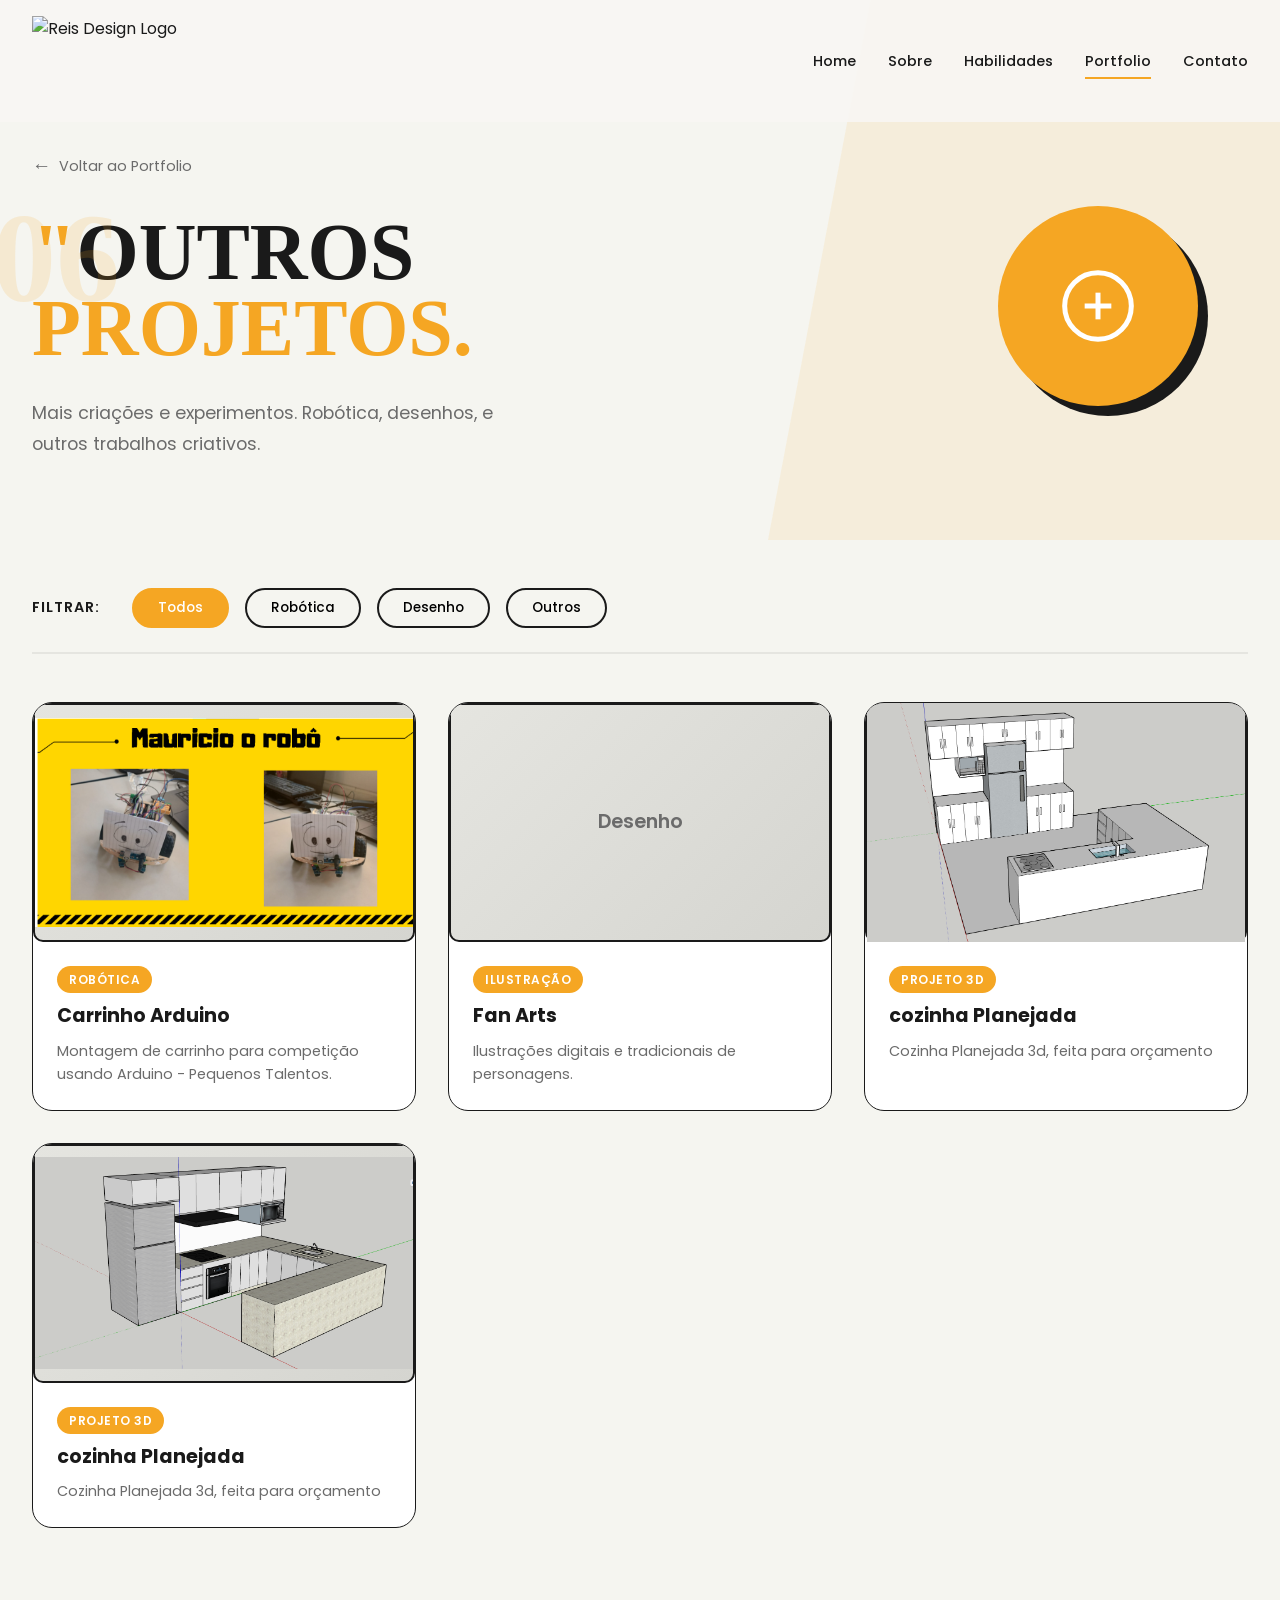
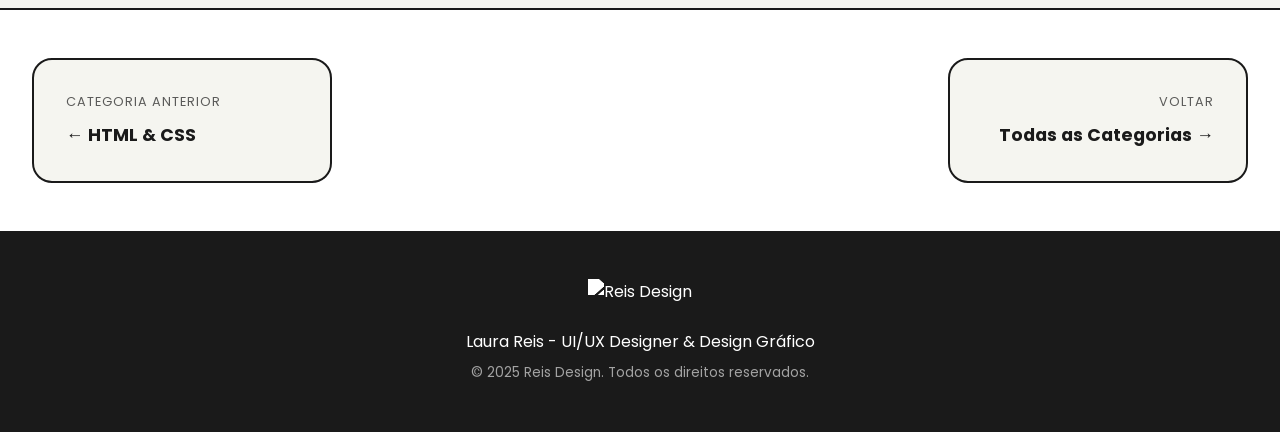
==== portifolio-outros.html @ 5413e0a1 ".." ====
<!DOCTYPE html>
<html lang="pt-BR">
<head>
    <meta charset="UTF-8">
    <meta name="viewport" content="width=device-width, initial-scale=1.0">
    <title>Outros Projetos - Laura Reis Portfolio</title>
    <meta name="description" content="Outros projetos criativos de Laura Reis">
    <link rel="stylesheet" href="css/portifolio.css">
    <link rel="stylesheet" href="css/portifolio-page.css">
    <link rel="preconnect" href="https://fonts.googleapis.com">
    <link rel="preconnect" href="https://fonts.gstatic.com" crossorigin>
    <link href="https://fonts.googleapis.com/css2?family=Poppins:wght@300;400;500;600;700;800;900&family=Permanent+Marker&display=swap" rel="stylesheet">
</head>
<body>
    <!-- Navigation -->
    <nav class="navbar">
        <div class="nav-container">
            <a href="index.html" class="nav-logo">
                <img src="images/reis-design-logo.png" alt="Reis Design Logo" class="logo-img">
            </a>
            <ul class="nav-menu">
                <li><a href="index.html" class="nav-link">Home</a></li>
                <li><a href="index.html#about" class="nav-link">Sobre</a></li>
                <li><a href="index.html#skills" class="nav-link">Habilidades</a></li>
                <li><a href="index.html#portfolio" class="nav-link active">Portfolio</a></li>
                <li><a href="index.html#contact" class="nav-link">Contato</a></li>
            </ul>
            <div class="hamburger">
                <span class="bar"></span>
                <span class="bar"></span>
                <span class="bar"></span>
            </div>
        </div>
    </nav>

    <!-- Page Header -->
    <header class="page-header others">
        <div class="header-content">
            <a href="index.html#portfolio" class="back-link">
                <span class="arrow">&larr;</span> Voltar ao Portfolio
            </a>
            <div class="header-title-wrapper">
                <span class="category-number">06</span>
                <h1 class="page-title">
                    <span class="quote-mark">"</span>OUTROS
                    <br>
                    <span class="title-highlight">PROJETOS.</span>
                </h1>
            </div>
            <p class="page-description">
                Mais criações e experimentos. 
                Robótica, desenhos, e outros trabalhos criativos.
            </p>
        </div>
        <div class="header-visual">
            <div class="visual-icon">
                <svg viewBox="0 0 24 24" fill="none" stroke="currentColor" stroke-width="2">
                    <circle cx="12" cy="12" r="10"></circle>
                    <line x1="12" y1="8" x2="12" y2="16"></line>
                    <line x1="8" y1="12" x2="16" y2="12"></line>
                </svg>
            </div>
        </div>
    </header>

    <!-- Projects Grid -->
    <section class="projects-section">
        <div class="projects-container">
            <div class="filter-bar">
                <span class="filter-label">Filtrar:</span>
                <button class="filter-btn active" data-filter="all">Todos</button>
                <button class="filter-btn" data-filter="robotica">Robótica</button>
                <button class="filter-btn" data-filter="desenho">Desenho</button>
                <button class="filter-btn" data-filter="outros">Outros</button>
            </div>

            <div class="projects-grid">
                <!-- Project Card 1 -->
                <article class="project-card" data-category="robotica">
                    <div class="project-image">
                        <div class="image-placeholder">
                            <img src="img/mauricioa.png" alt="">
                        </div>
                        <div class="project-overlay">
                            <a href="https://github.com/L4ur4r3eiz/meuprimeirosite_Mauricio" class="project-link">Ver Projeto</a>
                        </div>
                    </div>
                    <div class="project-info">
                        <span class="project-tag">Robótica</span>
                        <h3 class="project-title">Carrinho Arduino</h3>
                        <p class="project-desc">Montagem de carrinho para competição usando Arduino - Pequenos Talentos.</p>
                    </div>
                </article>

                <!-- Project Card 2 -->
                <article class="project-card" data-category="desenho">
                    <div class="project-image">
                        <div class="image-placeholder">
                            <span>Desenho</span>
                        </div>
                        <div class="project-overlay">
                            <a href="#" class="project-link">Ver Projeto</a>
                        </div>
                    </div>
                    <div class="project-info">
                        <span class="project-tag">Ilustração</span>
                        <h3 class="project-title">Fan Arts</h3>
                        <p class="project-desc">Ilustrações digitais e tradicionais de personagens.</p>
                    </div>
                </article>

                <!-- Project Card 3 -->
                <article class="project-card" data-category="outros">
                    <div class="project-image">
                        <div class="image-placeholder">
                            <img src="img/projeto3d1.png" alt="">
                        </div>
                        <div class="project-overlay">
                            <a href="https://app.sketchup.com/share/tc/northAmerica/B9RU4eKbz2Q?source=web&stoken=KXd8_6sdAHzMPi56_6nkqSncTKgSdWdl7YODzV1Yh82M86Ukjac9oWIha91ld3aQ" class="project-link">Ver Projeto</a>
                        </div>
                    </div>
                    <div class="project-info">
                        <span class="project-tag">Projeto 3d</span>
                        <h3 class="project-title">cozinha Planejada</h3>
                        <p class="project-desc">Cozinha Planejada 3d, feita para orçamento</p>
                    </div>
                </article>

                 <article class="project-card" data-category="outros">
                    <div class="project-image">
                        <div class="image-placeholder">
                            <img src="img/planejada02.png" alt="">
                        </div>
                        <div class="project-overlay">
                            <a href="https://app.sketchup.com/share/tc/northAmerica/TPPu_o700w4?source=web&stoken=JxJvCIT6PZLLdFQ8frAYVMwbdRoMm0Mu8Ieu96gbuUQe85AMrfBJ8o4ordzTDQEU" class="project-link">Ver Projeto</a>
                        </div>
                    </div>
                    <div class="project-info">
                        <span class="project-tag">Projeto 3d</span>
                        <h3 class="project-title">cozinha Planejada</h3>
                        <p class="project-desc">Cozinha Planejada 3d, feita para orçamento</p>
                    </div>
                </article>

                <!-- Add More Project Placeholder -->
               
            </div>
        </div>
    </section>

    <!-- Navigation Between Categories -->
    <section class="category-nav">
        <div class="nav-container">
            <a href="portifolio-web.html" class="nav-card prev">
                <span class="nav-label">Categoria Anterior</span>
                <span class="nav-title">&larr; HTML & CSS</span>
            </a>
            <a href="index.html#portfolio" class="nav-card next">
                <span class="nav-label">Voltar</span>
                <span class="nav-title">Todas as Categorias &rarr;</span>
            </a>
        </div>
    </section>

    <!-- Footer -->
    <footer class="footer">
        <div class="footer-content">
            <img src="images/reis-design-logo.png" alt="Reis Design" class="footer-logo">
            <p class="footer-text">Laura Reis - UI/UX Designer & Design Gráfico</p>
            <p class="footer-copyright">© 2025 Reis Design. Todos os direitos reservados.</p>
        </div>
    </footer>

    <script src="js/main.js"></script>
    <script src="js/portfolio-filter.js"></script>
</body>
</html>
---- css/portifolio.css ----
/* ===== CSS Variables ===== */
:root {
    --color-primary: #F5A623;
    --color-secondary: #1A1A1A;
    --color-accent: #2D2D2D;
    --color-background: #F5F5F0;
    --color-white: #FFFFFF;
    --color-gray: #6B6B6B;
    --color-light-gray: #E5E5E0;
    
    --font-primary: 'Poppins', sans-serif;
    --font-display: 'Permanent Marker', cursive;
    
    --spacing-xs: 0.5rem;
    --spacing-sm: 1rem;
    --spacing-md: 1.5rem;
    --spacing-lg: 2rem;
    --spacing-xl: 3rem;
    --spacing-2xl: 5rem;
    
    --transition: all 0.3s ease;
    --border-radius: 20px;
}

/* ===== Reset & Base ===== */
* {
    margin: 0;
    padding: 0;
    box-sizing: border-box;
}

html {
    scroll-behavior: smooth;
}

body {
    font-family: var(--font-primary);
    background-color: var(--color-background);
    color: var(--color-secondary);
    line-height: 1.6;
    overflow-x: hidden;
}

a {
    text-decoration: none;
    color: inherit;
}

ul {
    list-style: none;
}

img {
    max-width: 100%;
    height: auto;
}

/* ===== Navigation ===== */
.navbar {
    position: fixed;
    top: 0;
    left: 0;
    right: 0;
    z-index: 1000;
    padding: 1rem 2rem;
    transition: var(--transition);
   background-color: rgba(248, 246, 243, 0.95);
}

.nav-container {
    max-width: 1400px;
    margin: 0 auto;
    display: flex;
    align-items: center;
    justify-content: space-between;
}

.nav-logo {
    display: flex;
    align-items: center;
}

.logo-img {
    height: 90px;
    width: auto;
}

.nav-menu {
    display: flex;
    gap: 2rem;
}

.nav-link {
    font-family: var(--font-heading);
    font-weight: 500;
    font-size: 0.9rem;
    position: relative;
    padding: 0.5rem 0;}

.nav-link::after {
    content: '';
    position: absolute;
    bottom: 0;
    left: 0;
    width: 0;
    height: 2px;
    background-color: var(--color-primary);
    transition: width 0.3s ease;
}

.nav-link:hover::after,
.nav-link.active::after {
    width: 100%;
}

.hamburger {
    display: none;
    flex-direction: column;
    gap: 5px;
    cursor: pointer;
}

.bar {
    width: 25px;
    height: 3px;
    background-color: var(--color-secondary);
    transition: var(--transition);
}

/* ===== Hero Section ===== */
.hero {
    min-height: 100vh;
    padding: 120px var(--spacing-lg) var(--spacing-xl);
    display: flex;
    flex-direction: column;
    justify-content: center;
    position: relative;
    overflow: hidden;
}

.hero::before {
    content: '01';
    position: absolute;
    right: -50px;
    top: 50%;
    transform: translateY(-50%) rotate(90deg);
    font-size: 15rem;
    font-weight: 900;
    color: rgba(245, 166, 35, 0.1);
    pointer-events: none;
}

.hero-container {
    max-width: 1400px;
    margin: 0 auto;
    width: 100%;
    display: grid;
    grid-template-columns: 1fr 1fr;
    gap: var(--spacing-xl);
    align-items: center;
}

.hero-badge {
    display: inline-block;
    background-color: var(--color-primary);
    color: var(--color-white);
    padding: var(--spacing-xs) var(--spacing-md);
    border-radius: 50px;
    font-size: 0.85rem;
    font-weight: 600;
    margin-bottom: var(--spacing-md);
}

.hero-title {
    font-family: var(--font-display);
    font-size: clamp(4rem, 10vw, 8rem);
    line-height: 0.9;
    margin-bottom: var(--spacing-lg);
}

.title-accent {
    color: var(--color-primary);
    font-size: 0.6em;
}

.title-highlight {
    color: var(--color-primary);
}

.title-sub {
    display: inline-block;
    position: relative;
}

.hero-info {
    display: flex;
    align-items: center;
    gap: var(--spacing-md);
    margin-bottom: var(--spacing-lg);
    padding: var(--spacing-md);
    background-color: var(--color-white);
    border-radius: var(--border-radius);
    border: 2px solid var(--color-secondary);
    box-shadow: 5px 5px 0 var(--color-primary);
}

.hero-logo {
    width: 80px;
    height: auto;
}

.hero-details {
    border-left: 2px solid var(--color-light-gray);
    padding-left: var(--spacing-md);
}

.hero-name {
    font-weight: 700;
    font-size: 1.2rem;
}

.hero-role {
    color: var(--color-gray);
    font-size: 0.9rem;
}

.hero-location {
    font-size: 0.85rem;
    color: var(--color-primary);
}

.hero-cta {
    display: flex;
    gap: var(--spacing-md);
    flex-wrap: wrap;
}

.btn {
    display: inline-block;
    padding: var(--spacing-sm) var(--spacing-lg);
    border-radius: 50px;
    font-weight: 600;
    font-size: 0.9rem;
    text-transform: uppercase;
    letter-spacing: 1px;
    transition: var(--transition);
    border: 2px solid var(--color-secondary);
    cursor: pointer;
}

.btn-primary {
    background-color: var(--color-primary);
    color: var(--color-white);
    border-color: var(--color-primary);
}

.btn-primary:hover {
    background-color: var(--color-secondary);
    border-color: var(--color-secondary);
}

.btn-secondary {
    background-color: transparent;
    color: var(--color-secondary);
}

.btn-secondary:hover {
    background-color: var(--color-secondary);
    color: var(--color-white);
}

.hero-visual {
    position: relative;
}

.visual-frame {
    background-color: var(--color-white);
    border: 2px solid var(--color-secondary);
    border-radius: var(--border-radius);
    padding: var(--spacing-xl);
    position: relative;
    box-shadow: 10px 10px 0 var(--color-primary);
}

.frame-accent {
    position: absolute;
    top: -10px;
    right: -10px;
    width: 100px;
    height: 100px;
    background-color: var(--color-primary);
    border-radius: 50%;
    z-index: -1;
}

.visual-text {
    display: flex;
    align-items: center;
    gap: var(--spacing-sm);
    margin-bottom: var(--spacing-md);
    font-weight: 700;
}

.year {
    font-size: 1.5rem;
}

.divider {
    color: var(--color-primary);
}

.category {
    background-color: var(--color-secondary);
    color: var(--color-white);
    padding: var(--spacing-xs) var(--spacing-sm);
    border-radius: 5px;
    font-size: 0.8rem;
}

.visual-description {
    font-size: 1.1rem;
    line-height: 1.8;
    color: var(--color-gray);
}

.decorative-elements {
    position: absolute;
    top: -30px;
    right: 50px;
}

.deco-star {
    font-size: 3rem;
    color: var(--color-primary);
    animation: rotate 10s linear infinite;
}

@keyframes rotate {
    from { transform: rotate(0deg); }
    to { transform: rotate(360deg); }
}

.hero-stats {
    max-width: 1400px;
    margin: var(--spacing-xl) auto 0;
    width: 100%;
    display: flex;
    justify-content: center;
    gap: var(--spacing-2xl);
    padding-top: var(--spacing-xl);
    border-top: 2px solid var(--color-light-gray);
}

.stat-item {
    text-align: center;
}

.stat-number {
    display: block;
    font-size: 3rem;
    font-weight: 900;
    color: var(--color-primary);
    font-family: var(--font-display);
}

.stat-label {
    font-size: 0.9rem;
    color: var(--color-gray);
    text-transform: uppercase;
    letter-spacing: 1px;
}

/* ===== Section Styles ===== */
.section-header {
    display: flex;
    align-items: center;
    gap: var(--spacing-md);
    margin-bottom: var(--spacing-xl);
}

.section-header.light .section-title {
    color: var(--color-white);
}

.section-number {
    font-size: 0.8rem;
    font-weight: 700;
    background-color: var(--color-primary);
    color: var(--color-white);
    width: 40px;
    height: 40px;
    border-radius: 50%;
    display: flex;
    align-items: center;
    justify-content: center;
}

.section-title {
    font-family: var(--font-display);
    font-size: clamp(2rem, 5vw, 3rem);
}

.title-accent-box {
    background-color: var(--color-primary);
    color: var(--color-white);
    padding: 0 var(--spacing-sm);
    border-radius: 5px;
}

.section-line {
    flex: 1;
    height: 2px;
    background-color: var(--color-secondary);
}

.section-subtitle {
    color: var(--color-gray);
    font-size: 1.1rem;
    max-width: 600px;
    margin-bottom: var(--spacing-xl);
}

.quote-mark {
    color: var(--color-primary);
    font-family: var(--font-display);
}

/* ===== About Section ===== */
.about {
    padding: var(--spacing-2xl) var(--spacing-lg);
    max-width: 1400px;
    margin: 0 auto;
}

.about-container {
    display: grid;
    grid-template-columns: 350px 1fr;
    gap: var(--spacing-xl);
    margin-bottom: var(--spacing-xl);
}

.about-image {
    position: relative;
}

.image-frame {
    background-color: var(--color-primary);
    border-radius: var(--border-radius);
    padding: var(--spacing-md);
    position: relative;
}

.frame-corner {
    position: absolute;
    width: 20px;
    height: 20px;
    border: 3px solid var(--color-secondary);
}

.frame-corner.top-left {
    top: -10px;
    left: -10px;
    border-right: none;
    border-bottom: none;
}

.frame-corner.top-right {
    top: -10px;
    right: -10px;
    border-left: none;
    border-bottom: none;
}

.frame-corner.bottom-left {
    bottom: -10px;
    left: -10px;
    border-right: none;
    border-top: none;
}

.frame-corner.bottom-right {
    bottom: -10px;
    right: -10px;
    border-left: none;
    border-top: none;
}

.image-placeholder {
    aspect-ratio: 3/4;
    background-color: var(--color-white);
    border-radius: calc(var(--border-radius) - 10px);
    display: flex;
    align-items: center;
    justify-content: center;
    border: 2px solid var(--color-secondary);
}

.placeholder-icon {
    font-size: 4rem;
    font-weight: 900;
    color: var(--color-secondary);
}

.about-content {
    padding-top: var(--spacing-md);
}

.about-greeting {
    font-family: var(--font-display);
    font-size: 3rem;
    margin-bottom: var(--spacing-md);
}

.about-intro {
    font-size: 1.1rem;
    margin-bottom: var(--spacing-md);
    line-height: 1.8;
}

.about-text {
    color: var(--color-gray);
    margin-bottom: var(--spacing-md);
    line-height: 1.8;
}

.about-details {
    display: grid;
    grid-template-columns: 1fr 1fr;
    gap: var(--spacing-lg);
    margin-top: var(--spacing-xl);
    padding-top: var(--spacing-lg);
    border-top: 2px solid var(--color-light-gray);
}

.detail-group h4 {
    font-size: 0.9rem;
    text-transform: uppercase;
    letter-spacing: 1px;
    margin-bottom: var(--spacing-xs);
    color: var(--color-primary);
}

.detail-group p {
    font-weight: 600;
}

.detail-sub {
    font-size: 0.85rem;
    color: var(--color-gray);
}

.skill-icons {
    display: flex;
    flex-wrap: wrap;
    gap: var(--spacing-xs);
    margin-top: var(--spacing-xs);
}

.skill-badge {
    background-color: var(--color-secondary);
    color: var(--color-white);
    padding: var(--spacing-xs) var(--spacing-sm);
    border-radius: 5px;
    font-size: 0.75rem;
    font-weight: 600;
}

.contact-card {
    background-color: var(--color-primary);
    color: var(--color-secondary);
    padding: var(--spacing-lg);
    border-radius: var(--border-radius);
    max-width: 400px;
}

.contact-card h4 {
    font-size: 1.2rem;
    margin-bottom: var(--spacing-md);
}

.contact-info p {
    display: flex;
    align-items: center;
    gap: var(--spacing-sm);
    margin-bottom: var(--spacing-xs);
    font-size: 0.9rem;
}

.contact-icon {
    font-weight: 700;
    font-family: monospace;
}

/* ===== Skills Section ===== */
.skills {
    padding: var(--spacing-2xl) var(--spacing-lg);
    max-width: 1400px;
    margin: 0 auto;
}

.skills-container {
    display: grid;
    grid-template-columns: 1fr 1fr;
    gap: var(--spacing-xl);
}

.skills-category-title {
    font-size: 1.2rem;
    text-transform: uppercase;
    letter-spacing: 2px;
    margin-bottom: var(--spacing-lg);
    padding-bottom: var(--spacing-sm);
    border-bottom: 2px solid var(--color-primary);
}

.skill-item {
    margin-bottom: var(--spacing-lg);
}

.skill-header {
    display: flex;
    justify-content: space-between;
    align-items: center;
    margin-bottom: var(--spacing-xs);
}

.skill-name {
    font-weight: 600;
}

.skill-percent {
    font-weight: 700;
    color: var(--color-primary);
}

.skill-bar {
    height: 8px;
    background-color: var(--color-light-gray);
    border-radius: 50px;
    overflow: hidden;
    margin-bottom: var(--spacing-xs);
}

.skill-progress {
    height: 100%;
    background-color: var(--color-primary);
    border-radius: 50px;
    transition: width 1s ease;
}

.skill-desc {
    font-size: 0.85rem;
    color: var(--color-gray);
}

/* ===== Portfolio Section ===== */
.portfolio {
    padding: var(--spacing-2xl) var(--spacing-lg);
    background-color: var(--color-secondary);
    color: var(--color-white);
}

.portfolio .section-header {
    max-width: 1400px;
    margin: 0 auto var(--spacing-xl);
}

.portfolio .section-line {
    background-color: var(--color-white);
}

.portfolio .section-subtitle {
    max-width: 1400px;
    margin: 0 auto var(--spacing-xl);
    color: rgba(255, 255, 255, 0.7);
}

.portfolio-grid {
    max-width: 1400px;
    margin: 0 auto;
    display: grid;
    grid-template-columns: repeat(3, 1fr);
    gap: var(--spacing-lg);
}

.portfolio-card {
    background-color: var(--color-primary);
    color: var(--color-secondary);
    padding: var(--spacing-xl);
    border-radius: var(--border-radius);
    text-align: center;
    transition: var(--transition);
    border: 2px solid transparent;
}

.portfolio-card:hover {
    transform: translateY(-10px);
    border-color: var(--color-white);
    box-shadow: 0 20px 40px rgba(0, 0, 0, 0.3);
}

.card-icon {
    width: 80px;
    height: 80px;
    margin: 0 auto var(--spacing-md);
    background-color: var(--color-white);
    border-radius: 50%;
    display: flex;
    align-items: center;
    justify-content: center;
}

.card-icon svg {
    width: 40px;
    height: 40px;
    stroke: var(--color-secondary);
}

.card-title {
    font-size: 1.3rem;
    margin-bottom: var(--spacing-xs);
}

.card-title .highlight {
    color: var(--color-white);
}

.card-desc {
    font-size: 0.9rem;
    opacity: 0.8;
}

/* ===== Experience Section ===== */
.experience {
    padding: var(--spacing-2xl) var(--spacing-lg);
    max-width: 1400px;
    margin: 0 auto;
}

.timeline {
    position: relative;
    padding-left: var(--spacing-xl);
}

.timeline::before {
    content: '';
    position: absolute;
    left: 10px;
    top: 0;
    bottom: 0;
    width: 2px;
    background-color: var(--color-primary);
}

.timeline-item {
    position: relative;
    margin-bottom: var(--spacing-xl);
}

.timeline-marker {
    position: absolute;
    left: calc(-1 * var(--spacing-xl) + 2px);
    top: 5px;
    width: 20px;
    height: 20px;
    background-color: var(--color-primary);
    border-radius: 50%;
    border: 3px solid var(--color-background);
}

.timeline-content {
    background-color: var(--color-white);
    padding: var(--spacing-lg);
    border-radius: var(--border-radius);
    border: 2px solid var(--color-secondary);
    box-shadow: 5px 5px 0 var(--color-light-gray);
}

.timeline-date {
    display: inline-block;
    background-color: var(--color-primary);
    color: var(--color-white);
    padding: var(--spacing-xs) var(--spacing-sm);
    border-radius: 5px;
    font-size: 0.8rem;
    font-weight: 600;
    margin-bottom: var(--spacing-sm);
}

.timeline-title {
    font-size: 1.3rem;
    margin-bottom: var(--spacing-xs);
}

.timeline-company {
    color: var(--color-gray);
    font-size: 0.9rem;
    margin-bottom: var(--spacing-md);
}

.timeline-list {
    padding-left: var(--spacing-md);
}

.timeline-list li {
    position: relative;
    margin-bottom: var(--spacing-xs);
    padding-left: var(--spacing-sm);
    font-size: 0.95rem;
    color: var(--color-gray);
}

.timeline-list li::before {
    content: '>';
    position: absolute;
    left: 0;
    color: var(--color-primary);
    font-weight: 700;
}

/* ===== Contact Section ===== */
.contact {
    padding: var(--spacing-2xl) var(--spacing-lg);
    background-color: var(--color-white);
}

.contact-wrapper {
    max-width: 1400px;
    margin: 0 auto;
    display: grid;
    grid-template-columns: 1fr 1fr;
    gap: var(--spacing-xl);
    align-items: center;
}

.contact-title {
    font-family: var(--font-display);
    font-size: clamp(3rem, 8vw, 6rem);
    line-height: 0.9;
    margin-bottom: var(--spacing-md);
}

.title-large {
    display: block;
    color: var(--color-primary);
}

.contact-subtitle {
    font-size: 1.2rem;
    color: var(--color-gray);
}

.contact-details {
    margin-bottom: var(--spacing-xl);
}

.contact-item {
    margin-bottom: var(--spacing-md);
}

.contact-label {
    display: block;
    font-size: 0.8rem;
    text-transform: uppercase;
    letter-spacing: 2px;
    color: var(--color-gray);
    margin-bottom: var(--spacing-xs);
}

.contact-value {
    font-size: 1.1rem;
    font-weight: 600;
    color: var(--color-secondary);
    transition: var(--transition);
}

.contact-value:hover {
    color: var(--color-primary);
}

.contact-form {
    background-color: var(--color-background);
    padding: var(--spacing-xl);
    border-radius: var(--border-radius);
    border: 2px solid var(--color-secondary);
}

.form-group {
    margin-bottom: var(--spacing-md);
}

.form-group input,
.form-group textarea {
    width: 100%;
    padding: var(--spacing-sm) var(--spacing-md);
    border: 2px solid var(--color-light-gray);
    border-radius: 10px;
    font-family: var(--font-primary);
    font-size: 1rem;
    background-color: var(--color-white);
    transition: var(--transition);
}

.form-group input:focus,
.form-group textarea:focus {
    outline: none;
    border-color: var(--color-primary);
}

.form-group textarea {
    resize: vertical;
    min-height: 120px;
}

/* ===== Footer ===== */
.footer {
    background-color: var(--color-secondary);
    color: var(--color-white);
    padding: var(--spacing-xl) var(--spacing-lg);
    text-align: center;
}

.footer-logo {
    width: 100px;
    margin-bottom: var(--spacing-md);
    filter: brightness(0) invert(1);
}

.footer-text {
    margin-bottom: var(--spacing-xs);
}

.footer-copyright {
    font-size: 0.85rem;
    color: rgba(255, 255, 255, 0.6);
}

/* ===== Responsive Design ===== */
@media (max-width: 1024px) {
    .hero-container {
        grid-template-columns: 1fr;
        text-align: center;
    }
    
    .hero-info {
        justify-content: center;
    }
    
    .hero-cta {
        justify-content: center;
    }
    
    .hero-visual {
        display: none;
    }
    
    .about-container {
        grid-template-columns: 1fr;
    }
    
    .about-image {
        max-width: 300px;
        margin: 0 auto;
    }
    
    .skills-container {
        grid-template-columns: 1fr;
    }
    
    .portfolio-grid {
        grid-template-columns: repeat(2, 1fr);
    }
    
    .contact-wrapper {
        grid-template-columns: 1fr;
        text-align: center;
    }
}

@media (max-width: 768px) {
    .nav-menu {
        position: fixed;
        top: 70px;
        left: -100%;
        width: 100%;
        height: calc(100vh - 70px);
        background-color: var(--color-background);
        flex-direction: column;
        align-items: center;
        justify-content: center;
        gap: var(--spacing-lg);
        transition: var(--transition);
    }
    
    .nav-menu.active {
        left: 0;
    }
    
    .hamburger {
        display: flex;
    }
    
    .hamburger.active .bar:nth-child(1) {
        transform: rotate(45deg) translate(5px, 5px);
    }
    
    .hamburger.active .bar:nth-child(2) {
        opacity: 0;
    }
    
    .hamburger.active .bar:nth-child(3) {
        transform: rotate(-45deg) translate(7px, -6px);
    }
    
    .hero-stats {
        flex-direction: column;
        gap: var(--spacing-lg);
    }
    
    .about-details {
        grid-template-columns: 1fr;
    }
    
    .portfolio-grid {
        grid-template-columns: 1fr;
    }
}

@media (max-width: 480px) {
    .hero-title {
        font-size: 3rem;
    }
    
    .section-title {
        font-size: 1.8rem;
    }
    
    .contact-title {
        font-size: 2.5rem;
    }
    
    .btn {
        width: 100%;
        text-align: center;
    }
}
---- css/portifolio-page.css ----
/* ===== Portfolio Pages Specific Styles ===== */

/* Page Header */
.page-header {
    min-height: 60vh;
    padding: 120px var(--spacing-lg) var(--spacing-xl);
    display: grid;
    grid-template-columns: 1fr 300px;
    gap: var(--spacing-xl);
    align-items: center;
    max-width: 1400px;
    margin: 0 auto;
    position: relative;
}

.page-header::before {
    content: '';
    position: absolute;
    top: 0;
    right: 0;
    width: 40%;
    height: 100%;
    background-color: var(--color-primary);
    opacity: 0.1;
    z-index: -1;
    clip-path: polygon(20% 0, 100% 0, 100% 100%, 0% 100%);
}

.header-content {
    padding-right: var(--spacing-xl);
}

.back-link {
    display: inline-flex;
    align-items: center;
    gap: var(--spacing-xs);
    font-size: 0.9rem;
    color: var(--color-gray);
    margin-bottom: var(--spacing-lg);
    transition: var(--transition);
}

.back-link:hover {
    color: var(--color-primary);
}

.back-link .arrow {
    font-size: 1.2rem;
}

.header-title-wrapper {
    position: relative;
    margin-bottom: var(--spacing-lg);
}

.category-number {
    position: absolute;
    top: -20px;
    left: -40px;
    font-size: 8rem;
    font-weight: 900;
    color: rgba(245, 166, 35, 0.15);
    line-height: 1;
    font-family: var(--font-display);
    pointer-events: none;
}

.page-title {
    font-family: var(--font-display);
    font-size: clamp(3rem, 8vw, 5rem);
    line-height: 0.95;
}

.page-description {
    font-size: 1.1rem;
    color: var(--color-gray);
    line-height: 1.8;
    max-width: 500px;
}

.header-visual {
    display: flex;
    justify-content: center;
    align-items: center;
}

.visual-icon {
    width: 200px;
    height: 200px;
    background-color: var(--color-primary);
    border-radius: 50%;
    display: flex;
    align-items: center;
    justify-content: center;
    box-shadow: 10px 10px 0 var(--color-secondary);
    animation: float 3s ease-in-out infinite;
}

.visual-icon svg {
    width: 80px;
    height: 80px;
    stroke: var(--color-white);
    stroke-width: 1.5;
}

@keyframes float {
    0%, 100% {
        transform: translateY(0);
    }
    50% {
        transform: translateY(-15px);
    }
}

/* Projects Section */
.projects-section {
    padding: var(--spacing-xl) var(--spacing-lg) var(--spacing-2xl);
    background-color: var(--color-background);
}

.projects-container {
    max-width: 1400px;
    margin: 0 auto;
}

.filter-bar {
    display: flex;
    align-items: center;
    gap: var(--spacing-sm);
    flex-wrap: wrap;
    margin-bottom: var(--spacing-xl);
    padding-bottom: var(--spacing-md);
    border-bottom: 2px solid var(--color-light-gray);
}

.filter-label {
    font-weight: 600;
    font-size: 0.9rem;
    text-transform: uppercase;
    letter-spacing: 1px;
    margin-right: var(--spacing-sm);
}

.filter-btn {
    padding: var(--spacing-xs) var(--spacing-md);
    border: 2px solid var(--color-secondary);
    background-color: transparent;
    border-radius: 50px;
    font-family: var(--font-primary);
    font-size: 0.85rem;
    font-weight: 500;
    cursor: pointer;
    transition: var(--transition);
}

.filter-btn:hover,
.filter-btn.active {
    background-color: var(--color-primary);
    border-color: var(--color-primary);
    color: var(--color-white);
}

/* Projects Grid */
.projects-grid {
    display: grid;
    grid-template-columns: repeat(auto-fill, minmax(320px, 1fr));
    gap: var(--spacing-lg);
}

.project-card {
    background-color: var(--color-white);
    border-radius: var(--border-radius);
    overflow: hidden;
    border: 1px solid var(--color-secondary);
    transition: var(--transition);
}

.project-card:hover {
    transform: translateY(-5px);
    box-shadow: 10px 10px 0 var(--color-primary);
}

.project-image {
    position: relative;
    aspect-ratio: 16/10;
    overflow: hidden;
}

.image-placeholder {
    width: 100%;
    height: 100%;
    background: linear-gradient(135deg, var(--color-light-gray) 0%, #d5d5d0 100%);
    display: flex;
    flex-direction: column;
    align-items: center;
    justify-content: center;
    gap: var(--spacing-sm);
    font-weight: 600;
    color: var(--color-gray);
    font-size: 1.2rem;
}

.image-placeholder.video,
.image-placeholder.code {
    background: linear-gradient(135deg, var(--color-secondary) 0%, var(--color-accent) 100%);
    color: var(--color-white);
}

.play-icon,
.code-icon {
    font-size: 2.5rem;
    color: var(--color-primary);
}

.project-overlay {
    position: absolute;
    top: 0;
    left: 0;
    width: 100%;
    height: 100%;
    background-color: rgba(26, 26, 26, 0.9);
    display: flex;
    align-items: center;
    justify-content: center;
    opacity: 0;
    transition: var(--transition);
}

.project-card:hover .project-overlay {
    opacity: 1;
}

.project-link {
    padding: var(--spacing-sm) var(--spacing-lg);
    background-color: var(--color-primary);
    color: var(--color-white);
    border-radius: 50px;
    font-weight: 600;
    font-size: 0.9rem;
    text-transform: uppercase;
    letter-spacing: 1px;
    transform: translateY(20px);
    transition: var(--transition);
}

.project-card:hover .project-link {
    transform: translateY(0);
}

.project-link:hover {
    background-color: var(--color-white);
    color: var(--color-secondary);
}

.project-info {
    padding: var(--spacing-md);
}

.project-tag {
    display: inline-block;
    background-color: var(--color-primary);
    color: var(--color-white);
    padding: 4px 12px;
    border-radius: 50px;
    font-size: 0.75rem;
    font-weight: 600;
    text-transform: uppercase;
    letter-spacing: 0.5px;
    margin-bottom: var(--spacing-xs);
}

.project-title {
    font-size: 1.2rem;
    margin-bottom: var(--spacing-xs);
}

.project-desc {
    font-size: 0.9rem;
    color: var(--color-gray);
    line-height: 1.6;
}

/* Add Project Card */
.project-card.add-project {
    background-color: transparent;
    border: 3px dashed var(--color-light-gray);
    display: flex;
    align-items: center;
    justify-content: center;
    min-height: 300px;
    cursor: pointer;
}

.project-card.add-project:hover {
    border-color: var(--color-primary);
    transform: none;
    box-shadow: none;
}

.add-project-content {
    text-align: center;
    color: var(--color-gray);
}

.add-icon {
    display: block;
    font-size: 3rem;
    margin-bottom: var(--spacing-sm);
    color: var(--color-primary);
}

.add-project-content p {
    font-size: 0.9rem;
    font-weight: 500;
}

/* Category Navigation */
.category-nav {
    padding: var(--spacing-xl) var(--spacing-lg);
    background-color: var(--color-white);
    border-top: 2px solid var(--color-secondary);
}

.category-nav .nav-container {
    max-width: 1400px;
    margin: 0 auto;
    display: flex;
    justify-content: space-between;
    gap: var(--spacing-lg);
}

.nav-card {
    flex: 1;
    max-width: 300px;
    padding: var(--spacing-lg);
    background-color: var(--color-background);
    border-radius: var(--border-radius);
    border: 2px solid var(--color-secondary);
    transition: var(--transition);
}

.nav-card:hover {
    background-color: var(--color-primary);
    color: var(--color-white);
    transform: translateY(-5px);
}

.nav-card.prev {
    text-align: left;
}

.nav-card.next {
    text-align: right;
    margin-left: auto;
}

.nav-label {
    display: block;
    font-size: 0.8rem;
    text-transform: uppercase;
    letter-spacing: 1px;
    margin-bottom: var(--spacing-xs);
    opacity: 0.7;
}

.nav-title {
    font-size: 1.1rem;
    font-weight: 700;
}

/* Responsive Styles */
@media (max-width: 1024px) {
    .page-header {
        grid-template-columns: 1fr;
        text-align: center;
        min-height: auto;
        padding-top: 100px;
    }
    
    .header-content {
        padding-right: 0;
    }
    
    .page-description {
        margin: 0 auto;
    }
    
    .category-number {
        position: static;
        font-size: 5rem;
        margin-bottom: var(--spacing-sm);
    }
    
    .header-visual {
        display: none;
    }
}

@media (max-width: 768px) {
    .filter-bar {
        justify-content: center;
    }
    
    .filter-label {
        width: 100%;
        text-align: center;
        margin-bottom: var(--spacing-sm);
    }
    
    .projects-grid {
        grid-template-columns: 1fr;
    }
    
    .category-nav .nav-container {
        flex-direction: column;
    }
    
    .nav-card {
        max-width: 100%;
        text-align: center !important;
    }
}

@media (max-width: 480px) {
    .page-title {
        font-size: 2.5rem;
    }
    
    .category-number {
        font-size: 4rem;
    }
}

/* Animation Classes */
.project-card {
    opacity: 0;
    transform: translateY(30px);
    animation: fadeInUp 0.6s ease forwards;
}

.project-card:nth-child(1) { animation-delay: 0.1s; }
.project-card:nth-child(2) { animation-delay: 0.2s; }
.project-card:nth-child(3) { animation-delay: 0.3s; }
.project-card:nth-child(4) { animation-delay: 0.4s; }
.project-card:nth-child(5) { animation-delay: 0.5s; }
.project-card:nth-child(6) { animation-delay: 0.6s; }

@keyframes fadeInUp {
    to {
        opacity: 1;
        transform: translateY(0);
    }
}

/* Filter Animation */
.project-card.hidden {
    display: none;
}

.project-card.show {
    display: block;
    animation: fadeIn 0.4s ease;
}

@keyframes fadeIn {
    from {
        opacity: 0;
        transform: scale(0.95);
    }
    to {
        opacity: 1;
        transform: scale(1);
    }
}
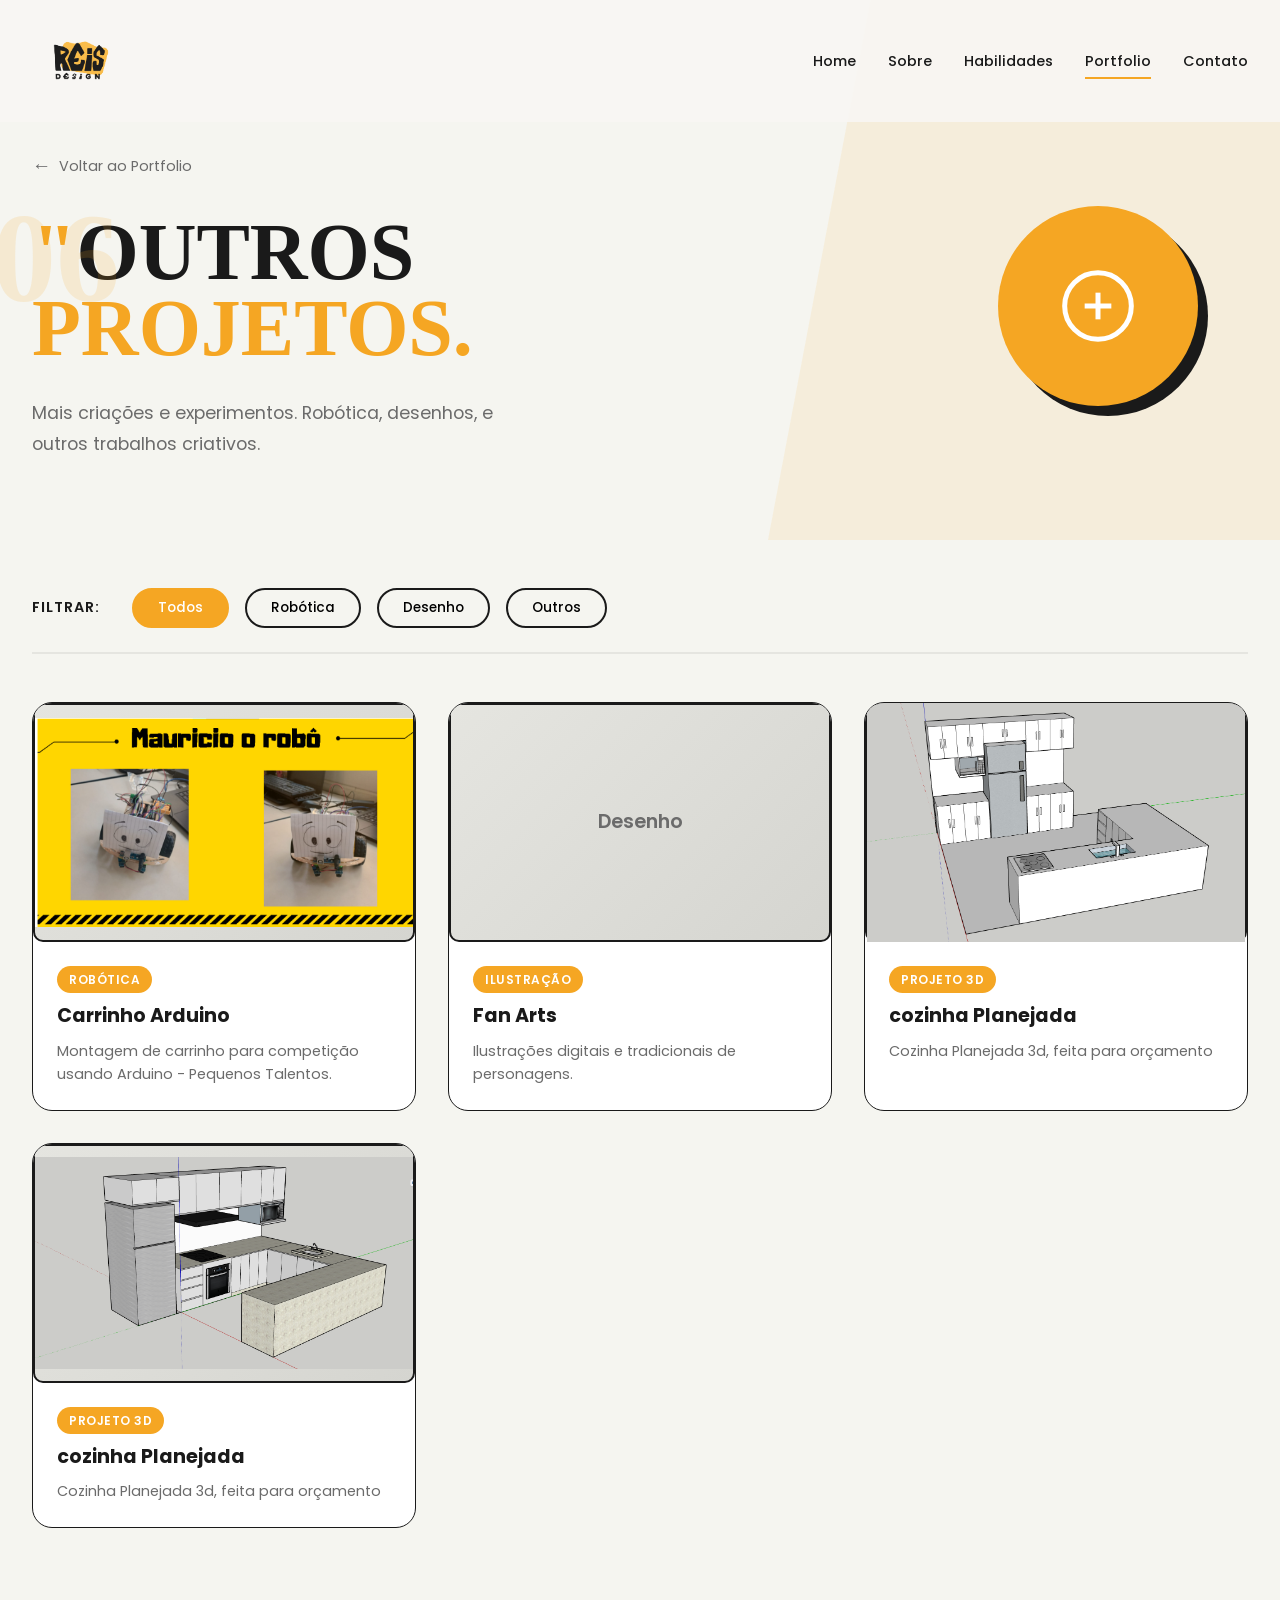
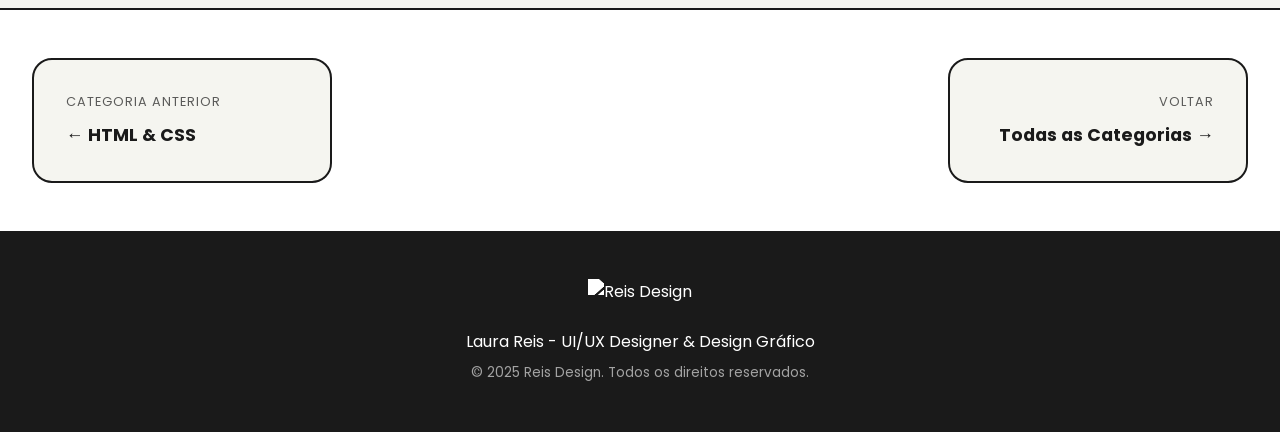
==== commit aa9a45a5: "arrumando icon" ====
--- a/portifolio-outros.html
+++ b/portifolio-outros.html
@@ -16,7 +16,7 @@
     <nav class="navbar">
         <div class="nav-container">
             <a href="index.html" class="nav-logo">
-                <img src="images/reis-design-logo.png" alt="Reis Design Logo" class="logo-img">
+                <img src="img/Frame 4 (1).png" alt="Reis Design Logo" class="logo-img">
             </a>
             <ul class="nav-menu">
                 <li><a href="index.html" class="nav-link">Home</a></li>
